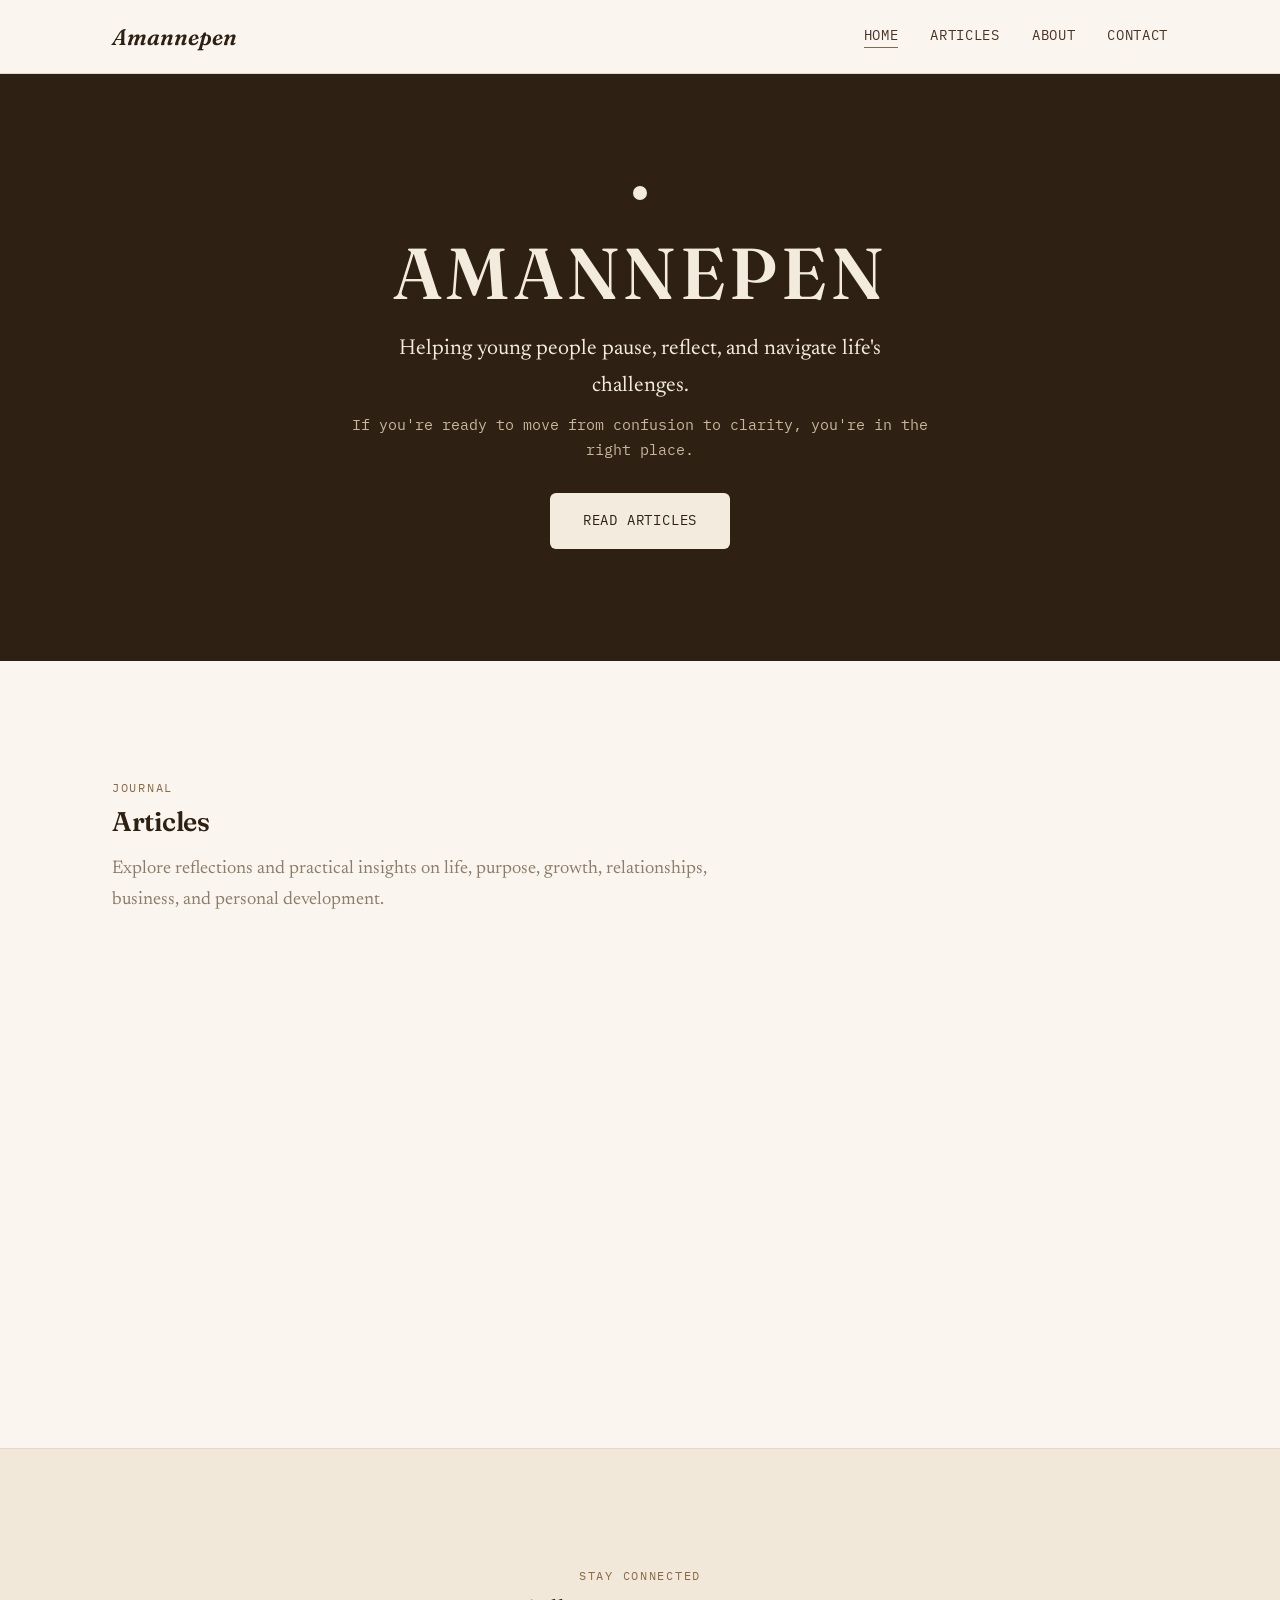
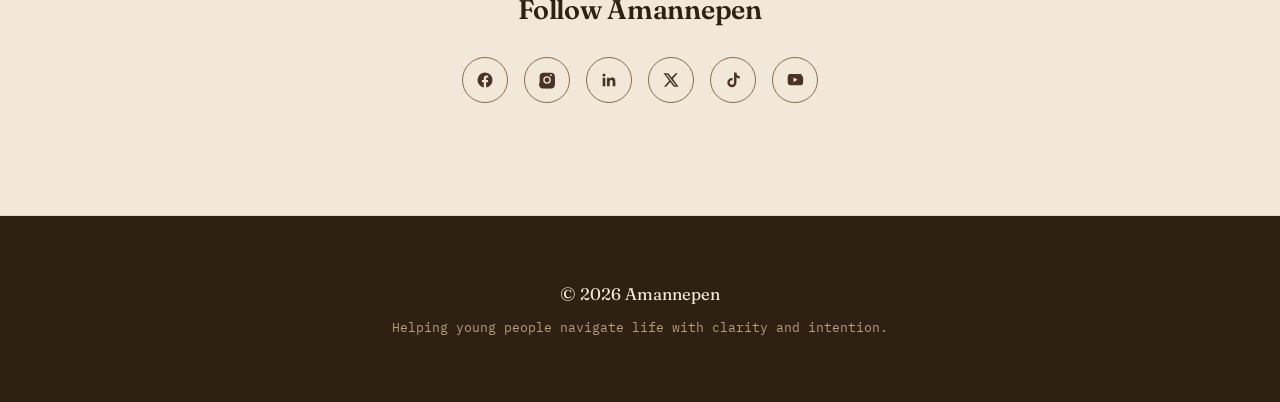
==== index.html @ 3b6693a5 "Update index.html" ====
<!DOCTYPE html>
<html lang="en">
<head>
  <meta charset="UTF-8" />
  <meta name="viewport" content="width=device-width, initial-scale=1.0" />
  <title>Amannepen — Pause. Reflect. Navigate.</title>
  <meta name="description" content="Amannepen helps young people pause, reflect, and navigate life's challenges through thoughtful writing and practical insight." />

  <!-- Fonts: Fraunces (display), Newsreader (body serif), IBM Plex Mono (labels/meta) -->
  <link rel="preconnect" href="https://fonts.googleapis.com">
  <link rel="preconnect" href="https://fonts.gstatic.com" crossorigin>
  <link href="https://fonts.googleapis.com/css2?family=Fraunces:ital,wght@0,500;0,600;1,500&family=Newsreader:ital,wght@0,400;0,500;1,400&family=IBM+Plex+Mono:wght@400;500&display=swap" rel="stylesheet">

  <link rel="stylesheet" href="style.css" />
</head>
<body>

  <!-- ===== Header / Navigation ===== -->
  <header class="site-header">
    <nav class="navbar container">
      <a href="index.html" class="logo">Amannepen</a>

      <button class="nav-toggle" aria-label="Toggle navigation menu" aria-expanded="false">
        <span></span><span></span><span></span>
      </button>

      <ul class="nav-links">
        <li><a href="index.html" class="active">Home</a></li>
        <li><a href="#articles">Articles</a></li>
        <li><a href="about.html">About</a></li>
        <li><a href="contact.html">Contact</a></li>
      </ul>
    </nav>
  </header>

  <main>

    <!-- ===== Hero ===== -->
    <section class="hero" id="top">
      <div class="hero-inner">
        <span class="breathing-dot" aria-hidden="true"></span>
        <h1>AMANNEPEN</h1>
        <p class="hero-tagline">Helping young people pause, reflect, and navigate life's challenges.</p>
        <p class="hero-sub">If you're ready to move from confusion to clarity, you're in the right place.</p>
        <a href="#articles" class="btn btn-primary">Read Articles</a>
      </div>
    </section>

    <!-- ===== Articles ===== -->
    <section id="articles" class="articles">
      <div class="container">
        <span class="eyebrow">Journal</span>
        <h2>Articles</h2>
        <p class="section-desc">
          Explore reflections and practical insights on life, purpose, growth,
          relationships, business, and personal development.
        </p>

        <!--
          ARTICLE CARDS
          To add a new article:
            1. Create a new file in /articles/ (copy an existing one as a template).
            2. Copy one <article class="article-card"> block below and update
               the date, title, excerpt, and the href in the "Read More" link.
          Newest articles are usually placed first.
        -->
        <div class="article-grid">

          <article class="article-card reveal">
            <p class="article-date">March 3, 2026</p>
            <h3 class="article-title">Self-Awakening</h3>
            <p class="article-excerpt">
              Placeholder excerpt — a short reflection on what it means to wake up
              to your own life, to notice the patterns you've inherited, and to
              choose, quietly and deliberately, who you want to become.
            </p>
            <a href="articles/self-awakening.html" class="read-more">Read More →</a>
          </article>

          <article class="article-card reveal">
            <p class="article-date">February 19, 2026</p>
            <h3 class="article-title">The Day Nobody Sees</h3>
            <p class="article-excerpt">
              Placeholder excerpt — on the ordinary, unwitnessed days that quietly
              shape who we become, long before anyone is watching or applauding.
            </p>
            <a href="articles/the-day-nobody-sees.html" class="read-more">Read More →</a>
          </article>

          <article class="article-card reveal">
            <p class="article-date">January 27, 2026</p>
            <h3 class="article-title">We Are All Passengers</h3>
            <p class="article-excerpt">
              Placeholder excerpt — a reflection on control, surrender, and what
              it means to travel through a season of life you didn't choose.
            </p>
            <a href="articles/we-are-all-passengers.html" class="read-more">Read More →</a>
          </article>

        </div>
      </div>
    </section>

    <!-- ===== Social ===== -->
    <section class="social">
      <div class="container">
        <span class="eyebrow">Stay Connected</span>
        <h2>Follow Amannepen</h2>

        <!--
          SOCIAL LINKS
          Replace the placeholder hrefs below with your real profile URLs.
        -->
        <div class="social-icons">
          <a href="https://facebook.com/Ann Akindolie" target="_blank" rel="noopener noreferrer" aria-label="Facebook">
            <svg viewBox="0 0 24 24"><path d="M22 12a10 10 0 1 0-11.6 9.87v-6.98H7.9V12h2.5V9.8c0-2.47 1.47-3.84 3.72-3.84 1.08 0 2.2.19 2.2.19v2.43h-1.24c-1.22 0-1.6.76-1.6 1.54V12h2.72l-.44 2.89h-2.28v6.98A10 10 0 0 0 22 12Z"/></svg>
          </a>
          <a href="https://instagram.com/amannepen" target="_blank" rel="noopener noreferrer" aria-label="Instagram">
            <svg viewBox="0 0 24 24"><path d="M12 2.2c3.2 0 3.6 0 4.85.07 1.17.05 1.97.24 2.43.4a4.9 4.9 0 0 1 1.77 1.15c.5.5.86 1.06 1.15 1.77.17.46.36 1.26.4 2.43.07 1.25.07 1.65.07 4.85s0 3.6-.07 4.85c-.05 1.17-.24 1.97-.4 2.43a4.9 4.9 0 0 1-1.15 1.77c-.5.5-1.06.86-1.77 1.15-.46.17-1.26.36-2.43.4-1.25.07-1.65.07-4.85.07s-3.6 0-4.85-.07c-1.17-.05-1.97-.24-2.43-.4a4.9 4.9 0 0 1-1.77-1.15 4.9 4.9 0 0 1-1.15-1.77c-.17-.46-.36-1.26-.4-2.43C2.2 15.6 2.2 15.2 2.2 12s0-3.6.07-4.85c.05-1.17.24-1.97.4-2.43A4.9 4.9 0 0 1 3.82 3.8a4.9 4.9 0 0 1 1.77-1.15c.46-.17 1.26-.36 2.43-.4C9.27 2.2 9.67 2.2 12.87 2.2ZM12 7a5 5 0 1 0 0 10 5 5 0 0 0 0-10Zm0 8.2a3.2 3.2 0 1 1 0-6.4 3.2 3.2 0 0 1 0 6.4Zm5.2-8.4a1.17 1.17 0 1 0 0-2.34 1.17 1.17 0 0 0 0 2.34Z"/></svg>
          </a>
          <a href="https://linkedin.com/in/Ann Akindolie" target="_blank" rel="noopener noreferrer" aria-label="LinkedIn">
            <svg viewBox="0 0 24 24"><path d="M20.45 20.45h-3.56v-5.57c0-1.33-.02-3.04-1.85-3.04-1.86 0-2.14 1.45-2.14 2.94v5.67H9.34V9h3.42v1.56h.05c.48-.9 1.64-1.85 3.38-1.85 3.6 0 4.27 2.37 4.27 5.46v6.28ZM5.34 7.43a2.07 2.07 0 1 1 0-4.14 2.07 2.07 0 0 1 0 4.14ZM7.12 20.45H3.56V9h3.56v11.45Z"/></svg>
          </a>
          <a href="https://x.com/amannepen" target="_blank" rel="noopener noreferrer" aria-label="X">
            <svg viewBox="0 0 24 24"><path d="M18.24 3H21l-6.5 7.43L22 21h-6.2l-4.85-6.35L5.4 21H2.6l6.95-7.94L2 3h6.35l4.38 5.8L18.24 3Zm-1.08 16.2h1.53L7 4.72H5.35L17.16 19.2Z"/></svg>
          </a>
          <a href="https://tiktok.com/@amannepen" target="_blank" rel="noopener noreferrer" aria-label="TikTok">
            <svg viewBox="0 0 24 24"><path d="M16.6 2h-3.2v13.4a2.9 2.9 0 1 1-2.05-2.77V9.4a6.1 6.1 0 1 0 5.25 6.04V8.66a7.6 7.6 0 0 0 4.4 1.4V6.86a4.2 4.2 0 0 1-4.4-4.5V2Z"/></svg>
          </a>
          <a href="https://youtube.com/@Ann Akindolie" target="_blank" rel="noopener noreferrer" aria-label="YouTube">
            <svg viewBox="0 0 24 24"><path d="M21.6 7.2s-.21-1.5-.87-2.16c-.83-.87-1.76-.87-2.19-.92C15.44 4 12 4 12 4h-.01s-3.44 0-6.54.12c-.43.05-1.36.05-2.19.92C2.6 5.7 2.4 7.2 2.4 7.2S2.19 8.94 2.19 10.68v1.63c0 1.74.21 3.48.21 3.48s.21 1.5.86 2.16c.83.87 1.93.84 2.42.94 1.75.17 7.4.22 7.4.22s3.45-.01 6.55-.13c.43-.05 1.36-.05 2.19-.92.65-.66.87-2.16.87-2.16s.2-1.74.2-3.48v-1.63c0-1.74-.2-3.48-.2-3.48ZM9.98 14.6V8.8l5.4 2.9-5.4 2.9Z"/></svg>
          </a>
        </div>
      </div>
    </section>

  </main>

  <!-- ===== Footer ===== -->
  <footer class="site-footer">
    <div class="container">
      <p>© 2026 Amannepen</p>
      <p>Helping young people navigate life with clarity and intention.</p>
    </div>
  </footer>

  <script src="script.js"></script>
</body>
</html>
---- style.css ----
/* =========================================================
   AMANNEPEN — Stylesheet
   A quiet, literary space for young people to pause & reflect.

   Structure of this file:
   1. Design tokens (colors, type, spacing)
   2. Reset & base
   3. Typography
   4. Layout utilities
   5. Header / Navigation
   6. Hero
   7. Articles section & cards
   8. Social section
   9. Footer
   10. About page
   11. Contact page
   12. Article page (single post)
   13. Responsive
   ========================================================= */

/* ---------- 1. Design tokens ---------- */
:root {
  /* Brand palette — warm, inked browns on soft paper cream */
  --color-bg: #FAF6EF;          /* page background — soft paper */
  --color-bg-alt: #F1E8DA;      /* card / section alt background */
  --color-brown-deep: #2E2013;  /* darkest brown — hero, footer */
  --color-brown: #4A3324;       /* primary brown — headings, nav */
  --color-brown-mid: #8A6A45;   /* mid brown — accents, links */
  --color-ink: #2B2118;         /* body text */
  --color-muted: #8D7C68;       /* meta text, captions */
  --color-line: #E4D8C4;        /* hairline borders */
  --color-card: #FFFDF9;        /* card surface */
  --color-cream-text: #F3EBDD;  /* text on dark brown */

  /* Type scale */
  --font-display: "Fraunces", Georgia, serif;
  --font-body: "Newsreader", Georgia, serif;
  --font-mono: "IBM Plex Mono", monospace;

  /* Spacing */
  --space-xs: 0.5rem;
  --space-sm: 1rem;
  --space-md: 2rem;
  --space-lg: 4rem;
  --space-xl: 7rem;

  --max-width: 1120px;
  --radius: 6px;
}

/* ---------- 2. Reset & base ---------- */
* { box-sizing: border-box; margin: 0; padding: 0; }

html {
  scroll-behavior: smooth;
  scroll-padding-top: 90px; /* offset for sticky header when jumping to anchors */
}

body {
  background-color: var(--color-bg);
  color: var(--color-ink);
  font-family: var(--font-body);
  font-size: 1.125rem;
  line-height: 1.7;
  -webkit-font-smoothing: antialiased;
}

img { max-width: 100%; display: block; }

a { color: inherit; text-decoration: none; }

ul { list-style: none; }

button { font-family: inherit; cursor: pointer; }

/* Respect reduced motion preferences */
@media (prefers-reduced-motion: reduce) {
  html { scroll-behavior: auto; }
  *, *::before, *::after {
    animation-duration: 0.001ms !important;
    animation-iteration-count: 1 !important;
    transition-duration: 0.001ms !important;
  }
}

/* Visible keyboard focus */
a:focus-visible,
button:focus-visible,
input:focus-visible,
textarea:focus-visible {
  outline: 2px solid var(--color-brown-mid);
  outline-offset: 3px;
}

/* ---------- 3. Typography ---------- */
h1, h2, h3, h4 {
  font-family: var(--font-display);
  color: var(--color-brown-deep);
  font-weight: 600;
  line-height: 1.15;
  letter-spacing: -0.01em;
}

p { color: var(--color-ink); }

.eyebrow {
  display: inline-block;
  font-family: var(--font-mono);
  font-size: 0.78rem;
  letter-spacing: 0.14em;
  text-transform: uppercase;
  color: var(--color-brown-mid);
  margin-bottom: var(--space-xs);
}

/* ---------- 4. Layout utilities ---------- */
.container {
  max-width: var(--max-width);
  margin-inline: auto;
  padding-inline: var(--space-md);
}

section { padding-block: var(--space-xl); }

.section-desc {
  max-width: 60ch;
  color: var(--color-muted);
  font-size: 1.15rem;
  margin-top: var(--space-sm);
}

/* Buttons */
.btn {
  display: inline-block;
  font-family: var(--font-mono);
  font-size: 0.85rem;
  letter-spacing: 0.06em;
  text-transform: uppercase;
  padding: 0.95rem 2rem;
  border-radius: var(--radius);
  border: 1px solid transparent;
  transition: transform 0.25s ease, background-color 0.25s ease, color 0.25s ease, box-shadow 0.25s ease;
}

.btn-primary {
  background-color: var(--color-cream-text);
  color: var(--color-brown-deep);
}
.btn-primary:hover {
  transform: translateY(-2px);
  box-shadow: 0 10px 24px rgba(0,0,0,0.25);
}

.btn-outline {
  background-color: transparent;
  color: var(--color-brown-deep);
  border-color: var(--color-brown-deep);
}
.btn-outline:hover {
  background-color: var(--color-brown-deep);
  color: var(--color-cream-text);
  transform: translateY(-2px);
}

/* ---------- 5. Header / Navigation ---------- */
.site-header {
  position: sticky;
  top: 0;
  z-index: 100;
  background-color: rgba(250, 246, 239, 0.92);
  backdrop-filter: blur(8px);
  border-bottom: 1px solid var(--color-line);
}

.navbar {
  display: flex;
  align-items: center;
  justify-content: space-between;
  padding-block: 1.1rem;
}

.logo {
  font-family: var(--font-display);
  font-style: italic;
  font-size: 1.4rem;
  color: var(--color-brown-deep);
  font-weight: 600;
}

.nav-links {
  display: flex;
  gap: var(--space-md);
  align-items: center;
}

.nav-links a {
  font-family: var(--font-mono);
  font-size: 0.85rem;
  letter-spacing: 0.05em;
  text-transform: uppercase;
  color: var(--color-brown);
  position: relative;
  padding-bottom: 4px;
}

.nav-links a::after {
  content: "";
  position: absolute;
  left: 0;
  bottom: 0;
  width: 0;
  height: 1px;
  background-color: var(--color-brown-mid);
  transition: width 0.25s ease;
}

.nav-links a:hover::after,
.nav-links a.active::after {
  width: 100%;
}

/* Mobile nav toggle (hamburger) — hidden on desktop */
.nav-toggle {
  display: none;
  flex-direction: column;
  gap: 5px;
  background: none;
  border: none;
  padding: 6px;
}

.nav-toggle span {
  width: 24px;
  height: 2px;
  background-color: var(--color-brown-deep);
  transition: transform 0.25s ease, opacity 0.25s ease;
}

.nav-toggle.is-open span:nth-child(1) { transform: translateY(7px) rotate(45deg); }
.nav-toggle.is-open span:nth-child(2) { opacity: 0; }
.nav-toggle.is-open span:nth-child(3) { transform: translateY(-7px) rotate(-45deg); }

/* ---------- 6. Hero ---------- */
.hero {
  background-color: var(--color-brown-deep);
  color: var(--color-cream-text);
  text-align: center;
  padding-block: var(--space-xl);
}

.hero-inner {
  max-width: 640px;
  margin-inline: auto;
  padding-inline: var(--space-md);
  display: flex;
  flex-direction: column;
  align-items: center;
}

/* Signature element: a slow "breath" — a soft ring that expands and
   contracts, a small ambient nod to the idea of pausing before reacting. */
.breathing-dot {
  width: 14px;
  height: 14px;
  border-radius: 50%;
  background-color: var(--color-cream-text);
  margin-bottom: var(--space-md);
  box-shadow: 0 0 0 0 rgba(243, 235, 221, 0.5);
  animation: breathe 4.5s ease-in-out infinite;
}

@keyframes breathe {
  0%   { transform: scale(1);    box-shadow: 0 0 0 0 rgba(243, 235, 221, 0.35); }
  50%  { transform: scale(1.6);  box-shadow: 0 0 0 14px rgba(243, 235, 221, 0); }
  100% { transform: scale(1);    box-shadow: 0 0 0 0 rgba(243, 235, 221, 0); }
}

.hero h1 {
  font-size: clamp(2.75rem, 6vw, 4.5rem);
  color: var(--color-cream-text);
  letter-spacing: 0.06em;
  margin-bottom: var(--space-sm);
}

.hero-tagline {
  font-size: 1.35rem;
  color: var(--color-cream-text);
  margin-bottom: var(--space-xs);
}

.hero-sub {
  font-family: var(--font-mono);
  font-size: 0.95rem;
  color: #C9B79C;
  margin-bottom: var(--space-md);
  line-height: 1.6;
}

/* ---------- 7. Articles section & cards ---------- */
.articles {
  background-color: var(--color-bg);
}

.article-grid {
  display: grid;
  grid-template-columns: repeat(auto-fit, minmax(280px, 1fr));
  gap: var(--space-md);
  margin-top: var(--space-lg);
}

.article-card {
  background-color: var(--color-card);
  border: 1px solid var(--color-line);
  border-radius: var(--radius);
  padding: var(--space-md);
  display: flex;
  flex-direction: column;
  transition: transform 0.3s ease, box-shadow 0.3s ease, border-color 0.3s ease;
}

.article-card:hover {
  transform: translateY(-6px);
  box-shadow: 0 16px 32px rgba(46, 32, 19, 0.1);
  border-color: var(--color-brown-mid);
}

.article-date {
  font-family: var(--font-mono);
  font-size: 0.78rem;
  letter-spacing: 0.06em;
  text-transform: uppercase;
  color: var(--color-muted);
  margin-bottom: var(--space-xs);
}

.article-title {
  font-size: 1.5rem;
  margin-bottom: var(--space-xs);
}

.article-excerpt {
  color: var(--color-muted);
  flex-grow: 1;
  margin-bottom: var(--space-sm);
}

.read-more {
  font-family: var(--font-mono);
  font-size: 0.85rem;
  letter-spacing: 0.04em;
  color: var(--color-brown-mid);
  border-bottom: 1px solid var(--color-brown-mid);
  align-self: flex-start;
  padding-bottom: 2px;
  transition: color 0.25s ease, border-color 0.25s ease, padding-right 0.25s ease;
}

.read-more:hover {
  color: var(--color-brown-deep);
  border-color: var(--color-brown-deep);
  padding-right: 6px;
}

/* Scroll-reveal state, toggled by script.js */
.reveal {
  opacity: 0;
  transform: translateY(16px);
  transition: opacity 0.6s ease, transform 0.6s ease;
}
.reveal.is-visible {
  opacity: 1;
  transform: translateY(0);
}

/* ---------- 8. Social section ---------- */
.social {
  background-color: var(--color-bg-alt);
  text-align: center;
  border-top: 1px solid var(--color-line);
  border-bottom: 1px solid var(--color-line);
}

.social .eyebrow { margin-bottom: var(--space-xs); }

.social h2 { margin-bottom: var(--space-md); }

.social-icons {
  display: flex;
  justify-content: center;
  flex-wrap: wrap;
  gap: var(--space-sm);
}

.social-icons a {
  width: 46px;
  height: 46px;
  display: flex;
  align-items: center;
  justify-content: center;
  border-radius: 50%;
  border: 1px solid var(--color-brown-mid);
  color: var(--color-brown);
  transition: background-color 0.25s ease, color 0.25s ease, transform 0.25s ease;
}

.social-icons a:hover {
  background-color: var(--color-brown-deep);
  color: var(--color-cream-text);
  transform: translateY(-3px);
}

.social-icons svg { width: 18px; height: 18px; fill: currentColor; }

/* ---------- 9. Footer ---------- */
.site-footer {
  background-color: var(--color-brown-deep);
  color: var(--color-cream-text);
  text-align: center;
  padding-block: var(--space-lg);
}

.site-footer p:first-child {
  font-family: var(--font-display);
  font-size: 1.05rem;
  margin-bottom: var(--space-xs);
  color: var(--color-cream-text);
}

.site-footer p:last-child {
  font-family: var(--font-mono);
  font-size: 0.8rem;
  color: #B79E7D;
}

/* ---------- 10. About page ---------- */
.page-banner {
  background-color: var(--color-brown-deep);
  color: var(--color-cream-text);
  text-align: center;
  padding-block: var(--space-lg);
}

.page-banner h1 {
  color: var(--color-cream-text);
  font-size: clamp(2.25rem, 5vw, 3rem);
}

.about-content {
  max-width: 68ch;
  margin-inline: auto;
  padding-inline: var(--space-md);
}

.about-content p {
  margin-bottom: var(--space-sm);
  font-size: 1.15rem;
}

.about-values {
  display: grid;
  grid-template-columns: repeat(auto-fit, minmax(220px, 1fr));
  gap: var(--space-md);
  margin-top: var(--space-lg);
  max-width: var(--max-width);
  margin-inline: auto;
  padding-inline: var(--space-md);
}

.value-card {
  border-top: 2px solid var(--color-brown-mid);
  padding-top: var(--space-sm);
}

.value-card h3 { font-size: 1.2rem; margin-bottom: var(--space-xs); }
.value-card p { color: var(--color-muted); }

/* ---------- 11. Contact page ---------- */
.contact-form {
  max-width: 560px;
  margin-inline: auto;
  padding-inline: var(--space-md);
  display: flex;
  flex-direction: column;
  gap: var(--space-sm);
}

.form-field { display: flex; flex-direction: column; gap: 0.4rem; }

.form-field label {
  font-family: var(--font-mono);
  font-size: 0.78rem;
  letter-spacing: 0.08em;
  text-transform: uppercase;
  color: var(--color-brown-mid);
}

.form-field input,
.form-field textarea {
  font-family: var(--font-body);
  font-size: 1rem;
  padding: 0.85rem 1rem;
  border: 1px solid var(--color-line);
  border-radius: var(--radius);
  background-color: var(--color-card);
  color: var(--color-ink);
  transition: border-color 0.25s ease;
}

.form-field input:focus,
.form-field textarea:focus {
  border-color: var(--color-brown-mid);
}

.form-field textarea { resize: vertical; min-height: 140px; }

.contact-form .btn {
  align-self: flex-start;
  border: none;
  background-color: var(--color-brown-deep);
  color: var(--color-cream-text);
}

.contact-form .btn:hover {
  background-color: var(--color-brown);
  transform: translateY(-2px);
}

.form-status {
  font-family: var(--font-mono);
  font-size: 0.9rem;
  color: var(--color-brown-mid);
  min-height: 1.2rem;
}

/* ---------- 12. Article page (single post) ---------- */
.article-page {
  max-width: 68ch;
  margin-inline: auto;
  padding-inline: var(--space-md);
}

.article-page .article-meta {
  font-family: var(--font-mono);
  font-size: 0.8rem;
  letter-spacing: 0.06em;
  text-transform: uppercase;
  color: var(--color-muted);
  margin-bottom: var(--space-xs);
}

.article-page h1 {
  font-size: clamp(2.2rem, 5vw, 3rem);
  margin-bottom: var(--space-md);
}

.article-page .article-body p {
  margin-bottom: var(--space-sm);
  font-size: 1.2rem;
}

.article-page .article-body p:first-of-type::first-letter {
  font-family: var(--font-display);
  font-size: 3.2rem;
  float: left;
  line-height: 0.85;
  padding-right: 0.5rem;
  padding-top: 0.2rem;
  color: var(--color-brown-mid);
}

.back-link {
  display: inline-block;
  margin-top: var(--space-lg);
  margin-bottom: var(--space-lg);
  font-family: var(--font-mono);
  font-size: 0.85rem;
  color: var(--color-brown-mid);
  border-bottom: 1px solid var(--color-brown-mid);
}

.back-link:hover { color: var(--color-brown-deep); border-color: var(--color-brown-deep); }

/* ---------- 13. Responsive ---------- */
@media (max-width: 800px) {
  .nav-toggle { display: flex; }

  .nav-links {
    position: absolute;
    top: 100%;
    left: 0;
    right: 0;
    background-color: var(--color-bg);
    border-bottom: 1px solid var(--color-line);
    flex-direction: column;
    align-items: flex-start;
    gap: 0;
    max-height: 0;
    overflow: hidden;
    transition: max-height 0.3s ease;
  }

  .nav-links.is-open { max-height: 300px; }

  .nav-links li { width: 100%; }

  .nav-links a {
    display: block;
    padding: 1rem var(--space-md);
    width: 100%;
  }

  .nav-links a::after { display: none; }

  section { padding-block: var(--space-lg); }
}

@media (max-width: 480px) {
  body { font-size: 1.05rem; }
  .hero { padding-block: var(--space-lg); }
}
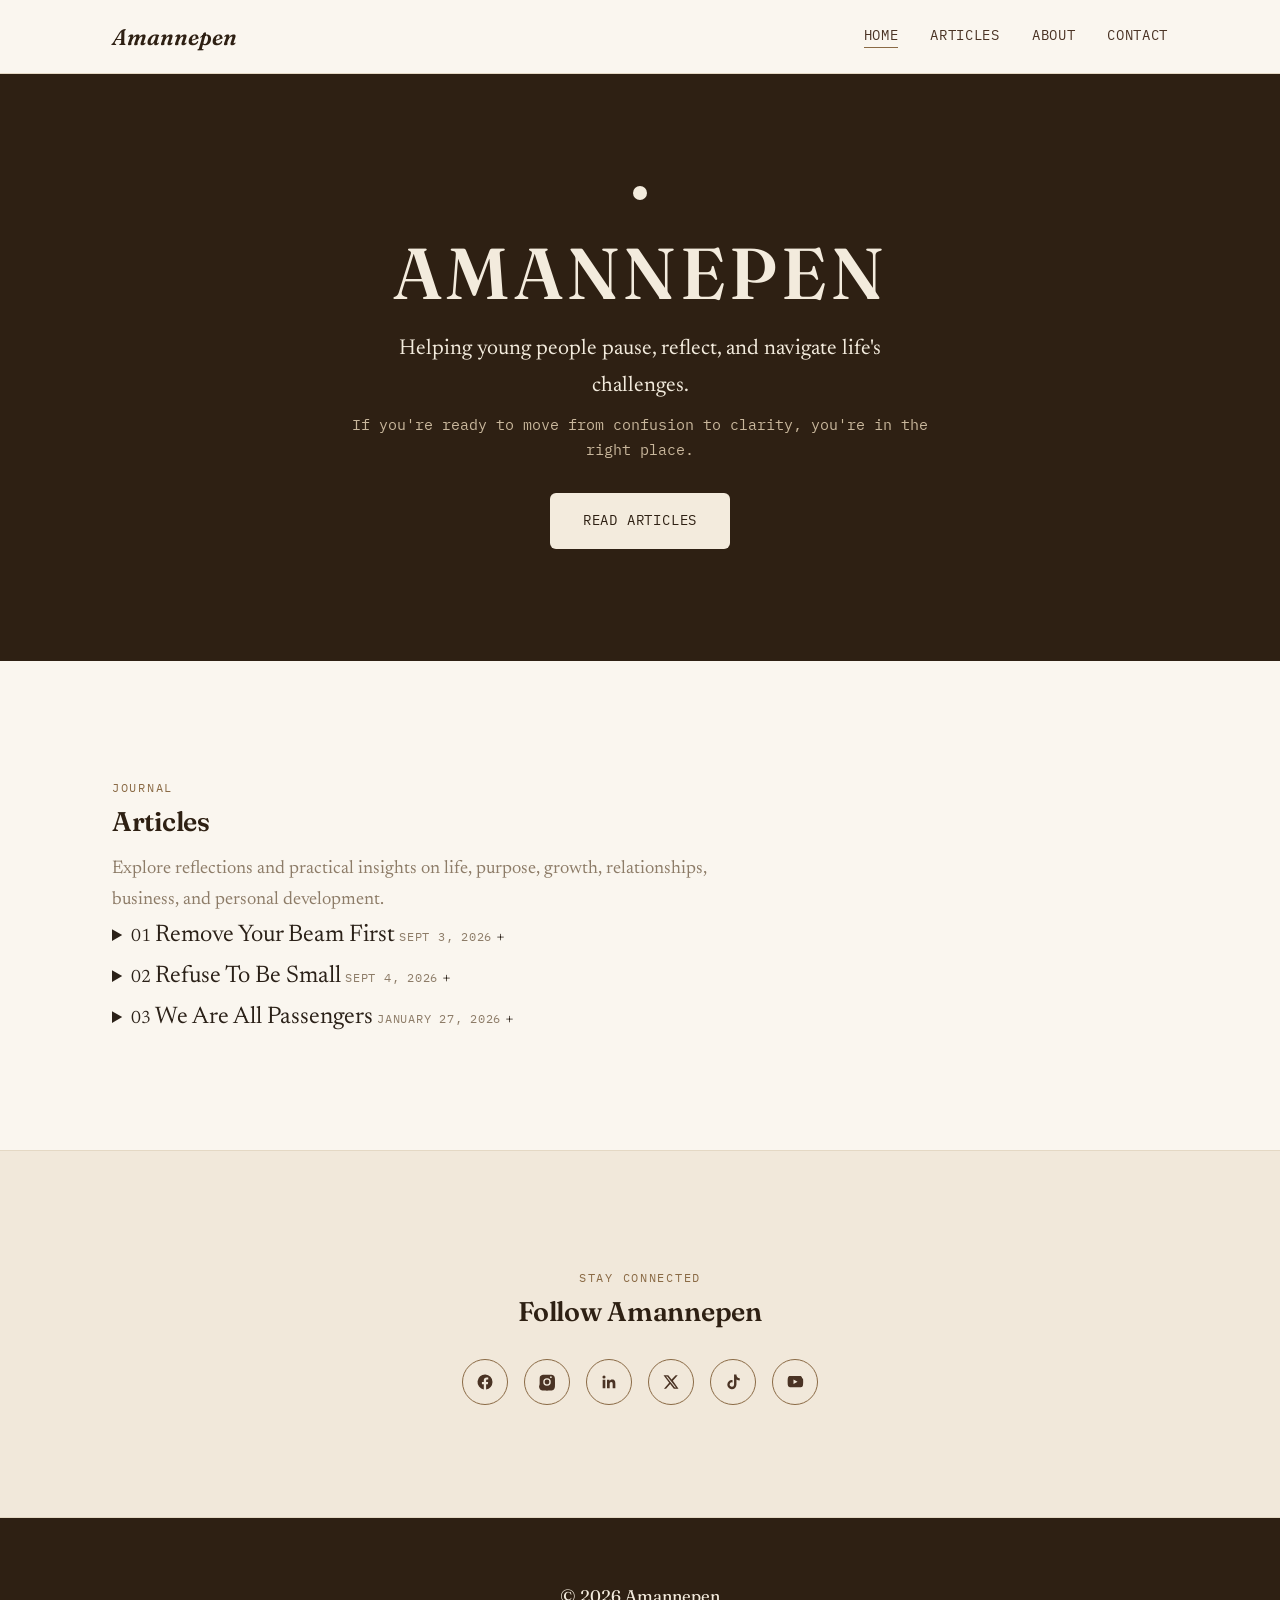
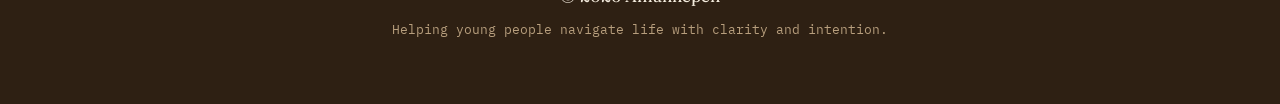
==== commit 3f1ef026: "Add files via upload" ====
--- a/index.html
+++ b/index.html
@@ -57,45 +57,148 @@
         </p>
 
         <!--
-          ARTICLE CARDS
+          ARTICLE LIST (click-to-expand)
+          Each entry is a native <details>/<summary> element — clicking the
+          title (or number) expands the full piece in place. This needs no
+          JavaScript, so it always works, even on a slow connection.
+
           To add a new article:
-            1. Create a new file in /articles/ (copy an existing one as a template).
-            2. Copy one <article class="article-card"> block below and update
-               the date, title, excerpt, and the href in the "Read More" link.
-          Newest articles are usually placed first.
+            1. Create a new file in /articles/ (copy an existing one as a
+               template) — this gives the piece its own shareable page.
+            2. Copy one <details class="article-entry"> block below, update
+               the number, date, title, excerpt, body paragraphs, and the
+               href in the "Open full page" link.
+          Entries are numbered in the order they appear — newest first.
         -->
-        <div class="article-grid">
-
-          <article class="article-card reveal">
-            <p class="article-date">March 3, 2026</p>
-            <h3 class="article-title">Self-Awakening</h3>
-            <p class="article-excerpt">
-              Placeholder excerpt — a short reflection on what it means to wake up
-              to your own life, to notice the patterns you've inherited, and to
-              choose, quietly and deliberately, who you want to become.
-            </p>
-            <a href="articles/self-awakening.html" class="read-more">Read More →</a>
-          </article>
-
-          <article class="article-card reveal">
-            <p class="article-date">February 19, 2026</p>
-            <h3 class="article-title">The Day Nobody Sees</h3>
-            <p class="article-excerpt">
-              Placeholder excerpt — on the ordinary, unwitnessed days that quietly
-              shape who we become, long before anyone is watching or applauding.
-            </p>
-            <a href="articles/the-day-nobody-sees.html" class="read-more">Read More →</a>
-          </article>
-
-          <article class="article-card reveal">
-            <p class="article-date">January 27, 2026</p>
-            <h3 class="article-title">We Are All Passengers</h3>
-            <p class="article-excerpt">
-              Placeholder excerpt — a reflection on control, surrender, and what
-              it means to travel through a season of life you didn't choose.
-            </p>
-            <a href="articles/we-are-all-passengers.html" class="read-more">Read More →</a>
-          </article>
+        <div class="article-list">
+
+          <details class="article-entry">
+            <summary>
+              <span class="article-number">01</span>
+              <span class="article-heading">
+                <span class="article-title">Remove Your Beam First</span>
+                <span class="article-date">Sept 3, 2026</span>
+              </span>
+              <span class="article-toggle" aria-hidden="true">+</span>
+            </summary>
+            <div class="article-entry-body">
+              <p>
+                Why is it so easy for us to point out the flaws in other people without stopping to acknowledge our own?
+
+Gone are the days when I would read a quote about human behaviour and immediately nod in agreement, thinking about all the people it applies to. Now that I am grown and still growing, I have learnt to look inwardly and remove the beam in my own eyes first.
+
+There has been a recurring pattern about how easily we agree with certain opinions about human behaviour, relationships, character, and people in general. But we forget that sometimes we may be guilty of the very things we are condemning.
+
+What prompted me to publish this piece was an audiobook I was listening to in the early hours of today, titled Human Psychology.
+
+Everything I jotted down were bullet points, and while I was ruminating on those words and how I can apply it in my dealings with people, I had this nudge to pause the audio and read what I wrote again.
+
+And that was when something became clear to me.
+
+Right there, I understood that learning about human behaviour is not enough. If I am not careful, I can consume all that knowledge and use it to analyze, criticize, and explain other people's behaviour without ever examining my own.
+              </p>
+              <p>
+                So, before applying what I have learnt to the people around me, I had to ask myself some uncomfortable questions:
+
+‘Ann, what if you possess some of the traits you're criticizing?’
+
+‘Okay, have I behaved this way toward someone else?’
+
+‘Am I expecting from people what I am unwilling to practise myself?’
+
+The core message of this piece is that knowledge should not only help you understand other people, it should also help you confront yourself.
+
+Because honestly speaking, that's one of the real signs of growth, not the one that you quickly recognize what is wrong with others. 
+
+The goal is not merely to know better, it is to become better. And you can only do that when you are willing to recognise what needs to change in you.
+              </p>
+              <a href="articles/self-awakening.html" class="read-more">Open full page →</a>
+            </div>
+          </details>
+
+          <details class="article-entry">
+            <summary>
+              <span class="article-number">02</span>
+              <span class="article-heading">
+                <span class="article-title">Refuse To Be Small</span>
+                <span class="article-date">Sept 4, 2026</span>
+              </span>
+              <span class="article-toggle" aria-hidden="true">+</span>
+            </summary>
+            <div class="article-entry-body">
+              <p>
+                I was in Basic 4 when I represented my class in a quiz competition.
+
+At that time, my elementary school organized extracurricular activities. Initially, I was skeptical about representing my class, but who dared go against their teacher's instructions?
+
+Each class was to present three representatives, and our opponent was the Basic 5 students. We were intimidated because we perceived those pupils to be naturally more knowledgeable than us.
+
+But guess what?
+
+We eventually did not win the quiz competition.
+
+We didn't win because we thought we were incapable of defeating them.
+
+Our teacher got so infuriated about the fact that we solved each mathematical question and got the correct answer, only to stand up and choose the wrong option.
+
+Can you imagine, we doubted our calculations and assumed we had made mistakes?
+
+It got worse, that other teachers had to motivate us to answer with confidence. In fact, we even argued among ourselves while sitting on the podium because none of us trusted our reasoning.
+
+The story is funny, but it had numerous lessons in it.
+              </p>
+              <p>
+                I was reminded of it after watching one of AFL's short videos where he said something that struck me deeply, and it immediately took me back to that day.
+
+Like my classmates and me, many people don't fail because they lack knowledge or ability. They fail because they have already accepted a story about themselves. Stories like they are too small, too inexperienced, too young, or not good enough.
+
+And allow me to give you a few points about smallness.
+
+Smallness is a belief that will shape every decision you make.
+
+It will make you second-guess the right answers you already have. 
+
+It can silence your voice, even when you know what to say. 
+
+The worst of it all is that, it creates division where there should be unity and fear where there should be confidence.
+
+That is why you have to be careful of the narrative you choose to believe about yourself, it can become your greatest obstacle.
+
+So, repeat after me: I refuse to be small. Everything about me reflects greatness.
+
+Now that you have declared it, go and act like it.
+              </p>
+              <a href="articles/the-day-nobody-sees.html" class="read-more">Open full page →</a>
+            </div>
+          </details>
+
+          <details class="article-entry">
+            <summary>
+              <span class="article-number">03</span>
+              <span class="article-heading">
+                <span class="article-title">We Are All Passengers</span>
+                <span class="article-date">January 27, 2026</span>
+              </span>
+              <span class="article-toggle" aria-hidden="true">+</span>
+            </summary>
+            <div class="article-entry-body">
+              <p>
+                Placeholder text. There are seasons of life we steer, and
+                seasons we simply ride out. This piece sits with the
+                discomfort of not being in control — of finding yourself a
+                passenger in a chapter you never chose, watching the scenery
+                change without a say in the route.
+              </p>
+              <p>
+                Placeholder text. Replace this paragraph with your own
+                writing. Consider the difference between resignation and
+                surrender — one gives up, the other simply stops fighting
+                what it cannot change, and starts paying attention to what
+                it can.
+              </p>
+              <a href="articles/we-are-all-passengers.html" class="read-more">Open full page →</a>
+            </div>
+          </details>
 
         </div>
       </div>
@@ -112,22 +215,22 @@
           Replace the placeholder hrefs below with your real profile URLs.
         -->
         <div class="social-icons">
-          <a href="https://facebook.com/Ann Akindolie" target="_blank" rel="noopener noreferrer" aria-label="Facebook">
+          <a href="https://facebook.com/akindolie.ann" target="_blank" rel="noopener noreferrer" aria-label="Facebook">
             <svg viewBox="0 0 24 24"><path d="M22 12a10 10 0 1 0-11.6 9.87v-6.98H7.9V12h2.5V9.8c0-2.47 1.47-3.84 3.72-3.84 1.08 0 2.2.19 2.2.19v2.43h-1.24c-1.22 0-1.6.76-1.6 1.54V12h2.72l-.44 2.89h-2.28v6.98A10 10 0 0 0 22 12Z"/></svg>
           </a>
-          <a href="https://instagram.com/amannepen" target="_blank" rel="noopener noreferrer" aria-label="Instagram">
+          <a href="https://instagram.com/amannepen/" target="_blank" rel="noopener noreferrer" aria-label="Instagram">
             <svg viewBox="0 0 24 24"><path d="M12 2.2c3.2 0 3.6 0 4.85.07 1.17.05 1.97.24 2.43.4a4.9 4.9 0 0 1 1.77 1.15c.5.5.86 1.06 1.15 1.77.17.46.36 1.26.4 2.43.07 1.25.07 1.65.07 4.85s0 3.6-.07 4.85c-.05 1.17-.24 1.97-.4 2.43a4.9 4.9 0 0 1-1.15 1.77c-.5.5-1.06.86-1.77 1.15-.46.17-1.26.36-2.43.4-1.25.07-1.65.07-4.85.07s-3.6 0-4.85-.07c-1.17-.05-1.97-.24-2.43-.4a4.9 4.9 0 0 1-1.77-1.15 4.9 4.9 0 0 1-1.15-1.77c-.17-.46-.36-1.26-.4-2.43C2.2 15.6 2.2 15.2 2.2 12s0-3.6.07-4.85c.05-1.17.24-1.97.4-2.43A4.9 4.9 0 0 1 3.82 3.8a4.9 4.9 0 0 1 1.77-1.15c.46-.17 1.26-.36 2.43-.4C9.27 2.2 9.67 2.2 12.87 2.2ZM12 7a5 5 0 1 0 0 10 5 5 0 0 0 0-10Zm0 8.2a3.2 3.2 0 1 1 0-6.4 3.2 3.2 0 0 1 0 6.4Zm5.2-8.4a1.17 1.17 0 1 0 0-2.34 1.17 1.17 0 0 0 0 2.34Z"/></svg>
           </a>
-          <a href="https://linkedin.com/in/Ann Akindolie" target="_blank" rel="noopener noreferrer" aria-label="LinkedIn">
+          <a href="https://linkedin.com/in/ann-akindolie-2a8813208/" target="_blank" rel="noopener noreferrer" aria-label="LinkedIn">
             <svg viewBox="0 0 24 24"><path d="M20.45 20.45h-3.56v-5.57c0-1.33-.02-3.04-1.85-3.04-1.86 0-2.14 1.45-2.14 2.94v5.67H9.34V9h3.42v1.56h.05c.48-.9 1.64-1.85 3.38-1.85 3.6 0 4.27 2.37 4.27 5.46v6.28ZM5.34 7.43a2.07 2.07 0 1 1 0-4.14 2.07 2.07 0 0 1 0 4.14ZM7.12 20.45H3.56V9h3.56v11.45Z"/></svg>
           </a>
           <a href="https://x.com/amannepen" target="_blank" rel="noopener noreferrer" aria-label="X">
             <svg viewBox="0 0 24 24"><path d="M18.24 3H21l-6.5 7.43L22 21h-6.2l-4.85-6.35L5.4 21H2.6l6.95-7.94L2 3h6.35l4.38 5.8L18.24 3Zm-1.08 16.2h1.53L7 4.72H5.35L17.16 19.2Z"/></svg>
           </a>
-          <a href="https://tiktok.com/@amannepen" target="_blank" rel="noopener noreferrer" aria-label="TikTok">
+          <a href="https://tiktok.com/@annakindolie" target="_blank" rel="noopener noreferrer" aria-label="TikTok">
             <svg viewBox="0 0 24 24"><path d="M16.6 2h-3.2v13.4a2.9 2.9 0 1 1-2.05-2.77V9.4a6.1 6.1 0 1 0 5.25 6.04V8.66a7.6 7.6 0 0 0 4.4 1.4V6.86a4.2 4.2 0 0 1-4.4-4.5V2Z"/></svg>
           </a>
-          <a href="https://youtube.com/@Ann Akindolie" target="_blank" rel="noopener noreferrer" aria-label="YouTube">
+          <a href="https://youtube.com/@amannepen" target="_blank" rel="noopener noreferrer" aria-label="YouTube">
             <svg viewBox="0 0 24 24"><path d="M21.6 7.2s-.21-1.5-.87-2.16c-.83-.87-1.76-.87-2.19-.92C15.44 4 12 4 12 4h-.01s-3.44 0-6.54.12c-.43.05-1.36.05-2.19.92C2.6 5.7 2.4 7.2 2.4 7.2S2.19 8.94 2.19 10.68v1.63c0 1.74.21 3.48.21 3.48s.21 1.5.86 2.16c.83.87 1.93.84 2.42.94 1.75.17 7.4.22 7.4.22s3.45-.01 6.55-.13c.43-.05 1.36-.05 2.19-.92.65-.66.87-2.16.87-2.16s.2-1.74.2-3.48v-1.63c0-1.74-.2-3.48-.2-3.48ZM9.98 14.6V8.8l5.4 2.9-5.4 2.9Z"/></svg>
           </a>
         </div>
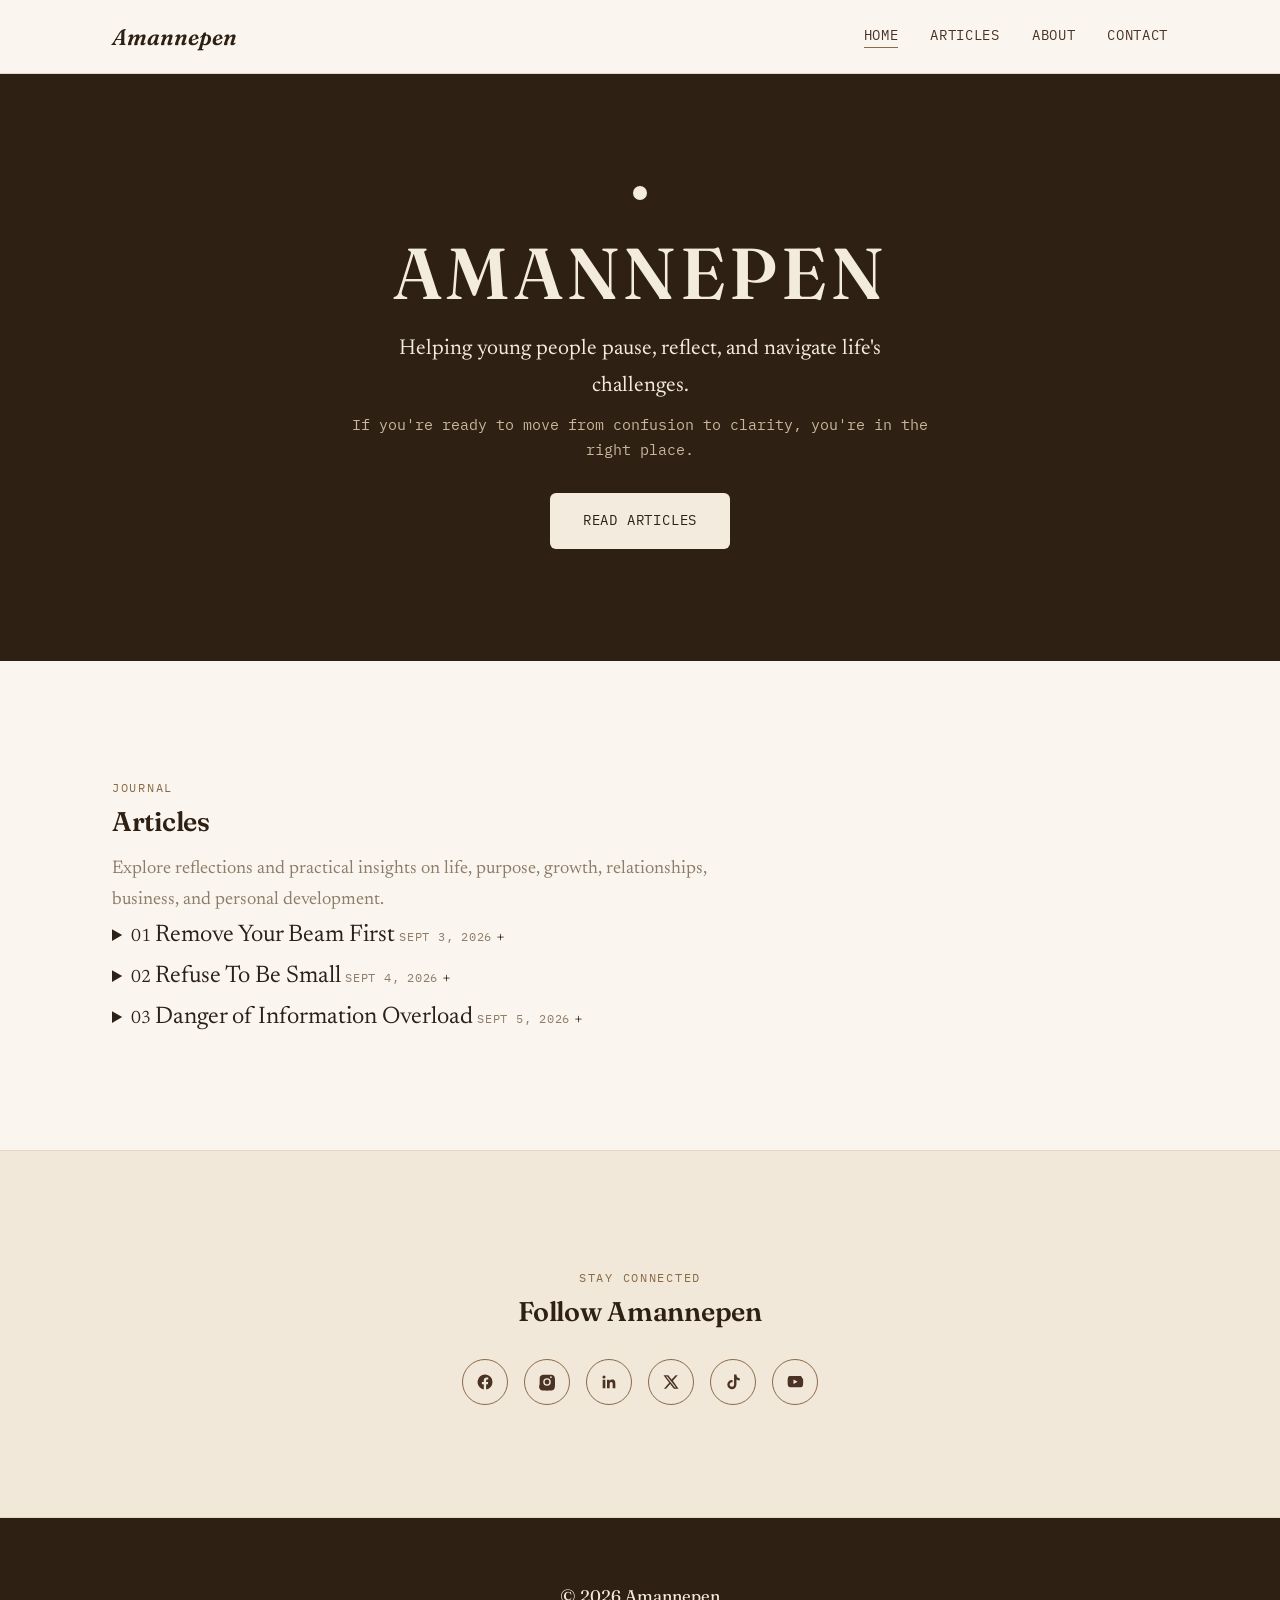
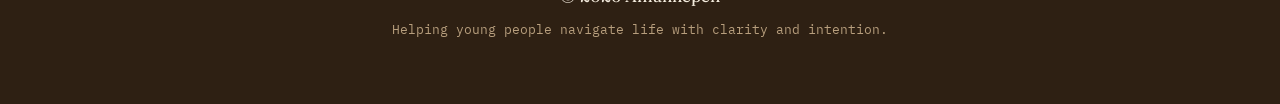
==== commit fb3989a4: "Add files via upload" ====
--- a/index.html
+++ b/index.html
@@ -176,25 +176,35 @@
             <summary>
               <span class="article-number">03</span>
               <span class="article-heading">
-                <span class="article-title">We Are All Passengers</span>
-                <span class="article-date">January 27, 2026</span>
+                <span class="article-title">Danger of Information Overload</span>
+                <span class="article-date">Sept 5, 2026</span>
               </span>
               <span class="article-toggle" aria-hidden="true">+</span>
             </summary>
             <div class="article-entry-body">
               <p>
-                Placeholder text. There are seasons of life we steer, and
-                seasons we simply ride out. This piece sits with the
-                discomfort of not being in control — of finding yourself a
-                passenger in a chapter you never chose, watching the scenery
-                change without a say in the route.
-              </p>
-              <p>
-                Placeholder text. Replace this paragraph with your own
-                writing. Consider the difference between resignation and
-                surrender — one gives up, the other simply stops fighting
-                what it cannot change, and starts paying attention to what
-                it can.
+                One of the fastest ways to lose your creativity is through information overload.
+
+Information is valuable, but in this time and age, many people haven't unlocked their creative potential because of what they constantly consume. Instead of creating, they begin to replicate and imitate other people's ideas and innovation.
+ 
+The question is how do you unlock your creativity?
+
+The only answer is by spending time with yourself. 
+
+Creativity doesn't grow in endless scrolling. It grows in moments of solitude, reflection, and self-awareness.
+              </p>
+              <p>
+                When you spend time with yourself, you begin to discover what you're naturally good at, what needs improvement, and how you uniquely express your ideas.
+
+For instance, you and I can be content creators but we don't do the same thing, or we both could talk about self-development but our methodology is so different.
+
+That is your experience, voice, perspectives, and ways of communicating is your creative advantage.
+
+Can you see that?
+
+If you want to unlock your full creativity, disconnect from the noise once in a while and reconnect with yourself. 
+
+Your best ideas are waiting for you there.
               </p>
               <a href="articles/we-are-all-passengers.html" class="read-more">Open full page →</a>
             </div>
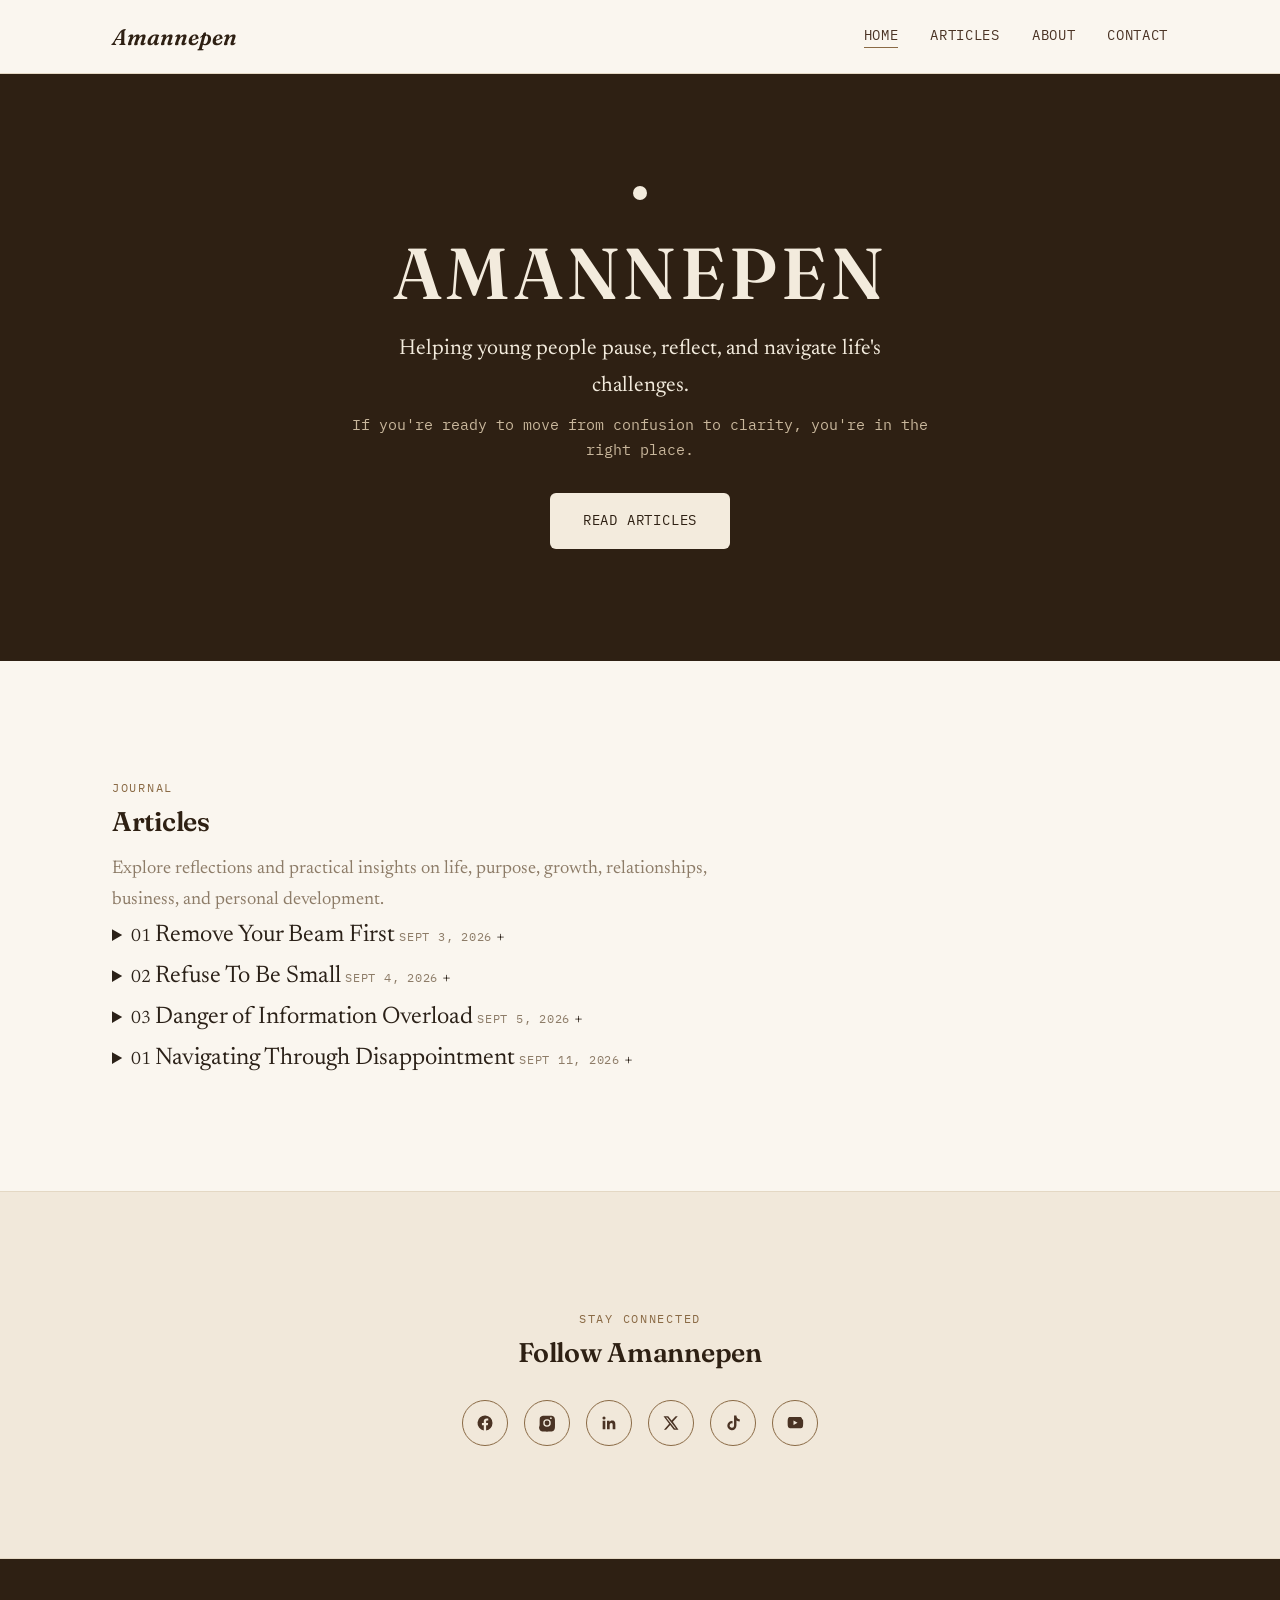
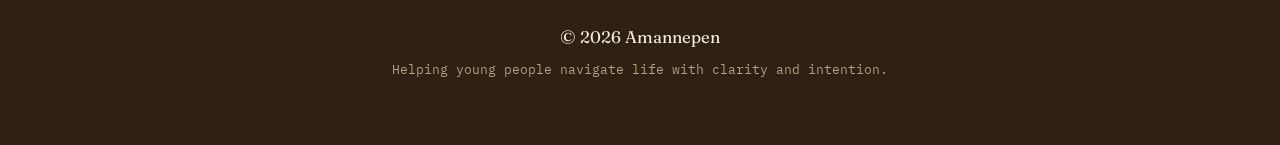
==== commit 64eaed5a: "Add files via upload" ====
--- a/index.html
+++ b/index.html
@@ -210,6 +210,74 @@
             </div>
           </details>
 
+  <details class="article-entry">
+            <summary>
+              <span class="article-number">01</span>
+              <span class="article-heading">
+                <span class="article-title">Navigating Through Disappointment</span>
+                <span class="article-date">Sept 11, 2026</span>
+              </span>
+              <span class="article-toggle" aria-hidden="true">+</span>
+            </summary>
+            <div class="article-entry-body">
+              <p>
+                Dear twenty-something to thirty, let's have a real and honest conversation.
+
+How do you feel when life doesn't turn out the way you planned?
+
+Are you happy, sad or disappointed?
+
+I used that age bracket because there are young Nigerians youths who are likely to be an ex-corp member, corp member, graduate, or undergraduate.
+
+But there is this pressure that comes with this particular stage in life, and one question you're most likely to ask yourself is “What next?” especially if you don't have a solid back-up, or you come from a poor background.
+
+This thought alone could make you perform to your peers and family, fill you with doubt and uncertainty as the days go by, or even make you settle for less if care is not taken.
+
+The question is, why is it like that?
+
+System.
+
+We can say that the system is designed in such a way that if you don't wake up on time, there's every tendency that you will never utilize your potential because it's like your life was meant to follow a strict program.
+
+They told you that education will pave the way which often happens, but they never told you that going to school alone isn't enough. Exposure is also another form of knowledge.
+
+To you, who are reading this piece right now, deep down you wish you skill stacked. You wished you tried that business. You wished you tried out that passion.
+
+
+              </p>
+              <p>
+                But you never did all of these because of this system that was made for you not to think out of the box. A system that doesn't want you to be curious and inquisitive about why things are precisely the way they were.
+
+A system that can make a person settle for less, and you keep wondering ‘how did it go wrong?’  It went wrong when what is perceived to be a sign of ‘living well’ was passed down to you.
+
+A vivid example is what this post lays emphasis on—career.
+
+It's the dream of every learned young individual to secure a decent and high-paying job that reflects their qualifications and the current economy of the nation. Meanwhile, don't think your life is at a pause simply because you don't have that white-collar job. 
+
+Life will not halt its operation because one person feels nothing is going on for them. You're only trading time meant for learning, preparation, and equipping yourself in other fields for drowning in self-pity and confusion.
+
+
+              </p>
+              <p>
+                And if you are currently going through this, here are 3 practical steps that will help you out of that circumstance.
+
+Firstly, remember that you're not alone. My mum usually makes a statement that really resonates with the first point: “Every one is in the middle”, and it's true. If you think you've seen or experienced it all, hear the story of another person.
+
+Secondly, ponder on your strengths and weaknesses—that is, what are those things you're good at. What are those things that you're partially good at, but with learning you would become an expert. You possibly can't know all of these unless you spend time with yourself. So, instead of overthinking your current situation and engaging in self-pity, the best you can do is to take charge of your thoughts.
+
+Lastly, take action. You can do this by skill stacking, exploring your passions, executing that idea you once watered down, show the world what you've got, and place a price on what you can offer.
+
+Your life doesn't have to be on hold.
+Your life wasn't meant to be boring.
+Your life isn't necessarily meant to follow one old strict program.
+
+Remember, a moving man is a winning man.
+
+Cheers to your becoming.
+              </p>
+              <a href="articles/self-awakening.html" class="read-more">Open full page →</a>
+            </div>
+          </details>
         </div>
       </div>
     </section>
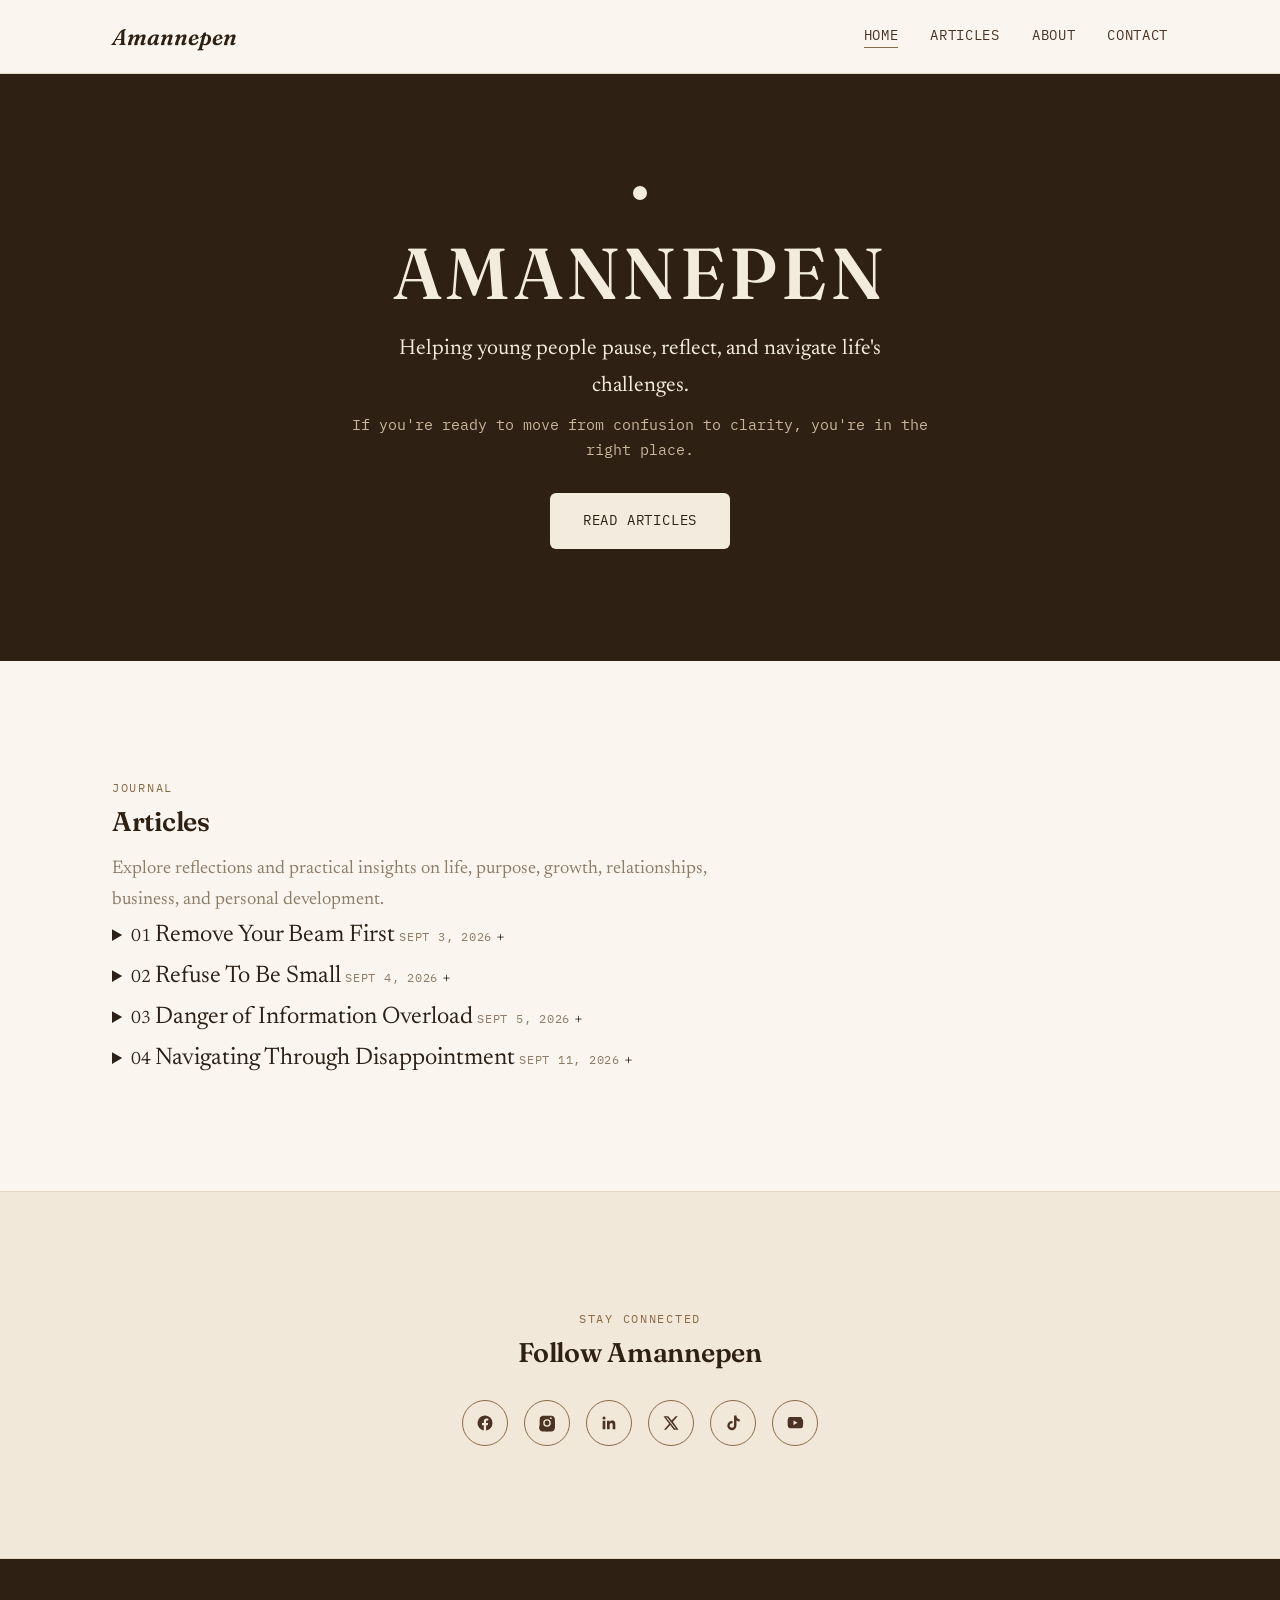
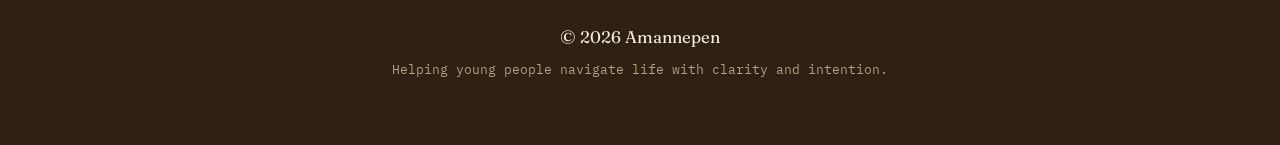
==== commit c191c4c9: "Add files via upload" ====
--- a/index.html
+++ b/index.html
@@ -212,7 +212,7 @@
 
   <details class="article-entry">
             <summary>
-              <span class="article-number">01</span>
+              <span class="article-number">04</span>
               <span class="article-heading">
                 <span class="article-title">Navigating Through Disappointment</span>
                 <span class="article-date">Sept 11, 2026</span>
@@ -261,6 +261,7 @@
               <p>
                 And if you are currently going through this, here are 3 practical steps that will help you out of that circumstance.
 
+
 Firstly, remember that you're not alone. My mum usually makes a statement that really resonates with the first point: “Every one is in the middle”, and it's true. If you think you've seen or experienced it all, hear the story of another person.
 
 Secondly, ponder on your strengths and weaknesses—that is, what are those things you're good at. What are those things that you're partially good at, but with learning you would become an expert. You possibly can't know all of these unless you spend time with yourself. So, instead of overthinking your current situation and engaging in self-pity, the best you can do is to take charge of your thoughts.
